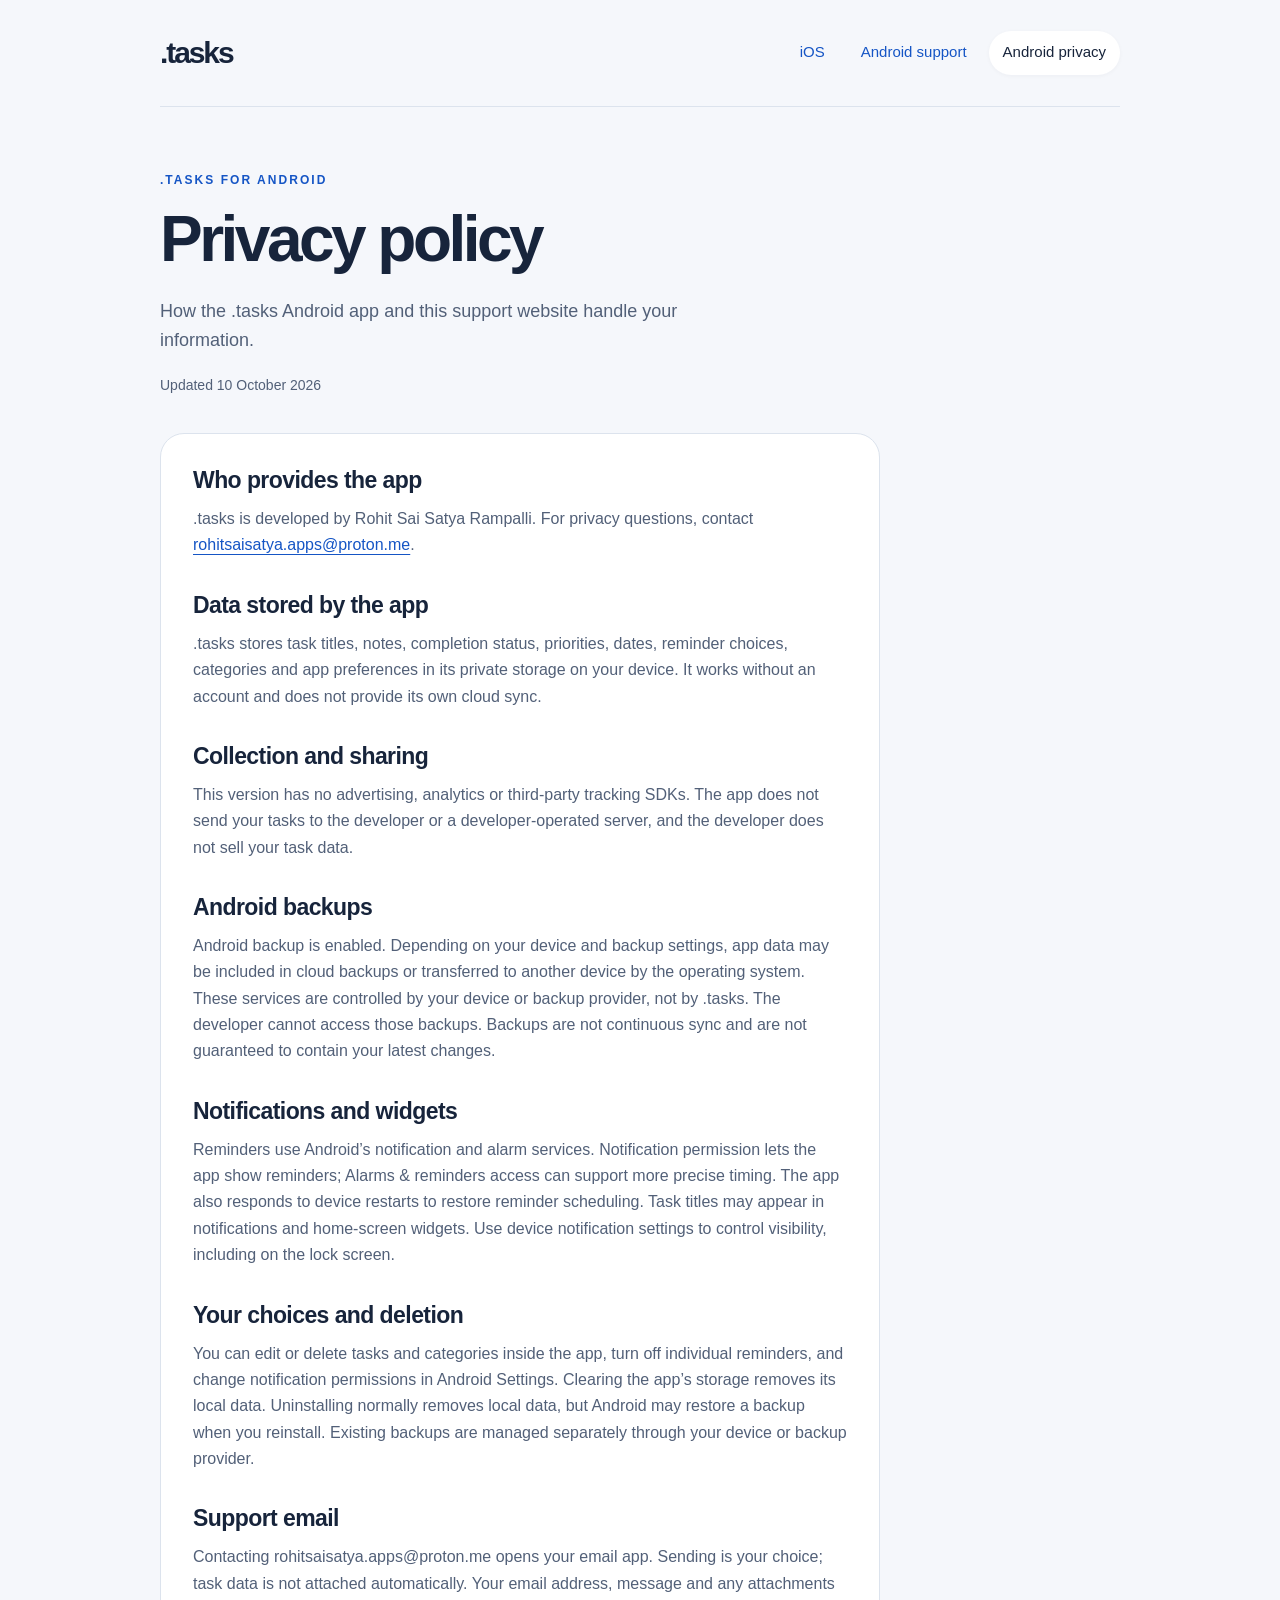
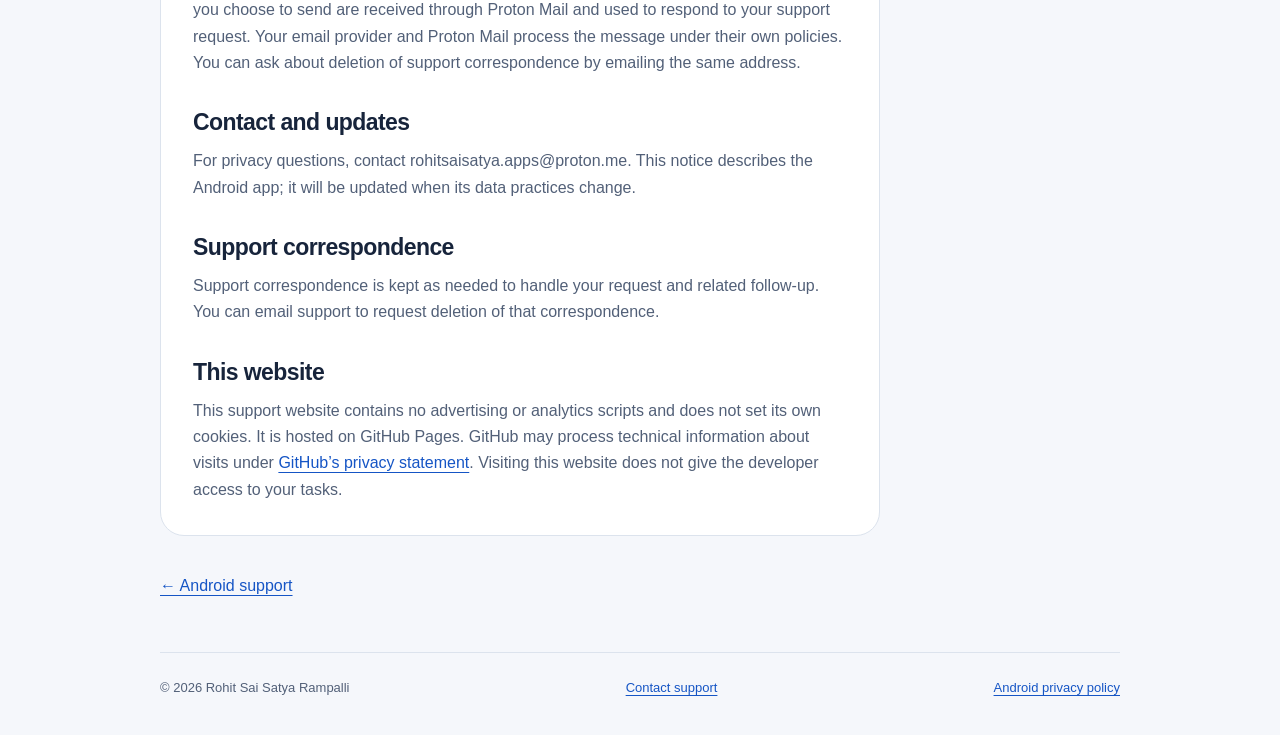
==== android-privacy.html @ 0f6bfe0b "add android-support" ====
<!doctype html>
<html lang="en">
<head>
  <meta charset="utf-8">
  <meta name="viewport" content="width=device-width, initial-scale=1">
  <meta name="description" content="How the .tasks Android app and this support website handle your information.">
  <title>Privacy policy · .tasks</title>
  <link rel="stylesheet" href="styles.css">
</head>
<body>
  <a class="skip-link" href="#main">Skip to content</a>
  <header class="site-header wrap">
    <a class="brand" href="./" aria-label=".tasks support home">.tasks</a>
    <nav aria-label="Main navigation">
      <a href="./">iOS</a>
      <a href="android-support.html">Android support</a>
      <a href="android-privacy.html" aria-current="page">Android privacy</a>
    </nav>
  </header>
  <main id="main" class="wrap policy">
    <section class="hero" aria-labelledby="page-title">
      <p class="eyebrow">.TASKS FOR ANDROID</p>
      <h1 id="page-title">Privacy policy</h1>
      <p class="intro">How the .tasks Android app and this support website handle your information.</p>
      <p class="updated">Updated <time datetime="2026-10-10">10 October 2026</time></p>
    </section>
    <article class="policy-body">
<section><h2>Who provides the app</h2><p>.tasks is developed by Rohit Sai Satya Rampalli. For privacy questions, contact <a href="mailto:rohitsaisatya.apps@proton.me">rohitsaisatya.apps@proton.me</a>.</p></section><section><h2>Data stored by the app</h2><p>.tasks stores task titles, notes, completion status, priorities, dates, reminder choices, categories and app preferences in its private storage on your device. It works without an account and does not provide its own cloud sync.</p></section>
<section><h2>Collection and sharing</h2><p>This version has no advertising, analytics or third-party tracking SDKs. The app does not send your tasks to the developer or a developer-operated server, and the developer does not sell your task data.</p></section>
<section><h2>Android backups</h2><p>Android backup is enabled. Depending on your device and backup settings, app data may be included in cloud backups or transferred to another device by the operating system. These services are controlled by your device or backup provider, not by .tasks. The developer cannot access those backups. Backups are not continuous sync and are not guaranteed to contain your latest changes.</p></section>
<section><h2>Notifications and widgets</h2><p>Reminders use Android’s notification and alarm services. Notification permission lets the app show reminders; Alarms &amp; reminders access can support more precise timing. The app also responds to device restarts to restore reminder scheduling. Task titles may appear in notifications and home-screen widgets. Use device notification settings to control visibility, including on the lock screen.</p></section>
<section><h2>Your choices and deletion</h2><p>You can edit or delete tasks and categories inside the app, turn off individual reminders, and change notification permissions in Android Settings. Clearing the app’s storage removes its local data. Uninstalling normally removes local data, but Android may restore a backup when you reinstall. Existing backups are managed separately through your device or backup provider.</p></section>
<section><h2>Support email</h2><p>Contacting rohitsaisatya.apps@proton.me opens your email app. Sending is your choice; task data is not attached automatically. Your email address, message and any attachments you choose to send are received through Proton Mail and used to respond to your support request. Your email provider and Proton Mail process the message under their own policies. You can ask about deletion of support correspondence by emailing the same address.</p></section>
<section><h2>Contact and updates</h2><p>For privacy questions, contact rohitsaisatya.apps@proton.me. This notice describes the Android app; it will be updated when its data practices change.</p></section><section><h2>Support correspondence</h2><p>Support correspondence is kept as needed to handle your request and related follow-up. You can email support to request deletion of that correspondence.</p></section><section><h2>This website</h2><p>This support website contains no advertising or analytics scripts and does not set its own cookies. It is hosted on GitHub Pages. GitHub may process technical information about visits under <a href="https://docs.github.com/en/site-policy/privacy-policies/github-general-privacy-statement">GitHub’s privacy statement</a>. Visiting this website does not give the developer access to your tasks.</p></section>
    </article>
    <a class="back-link" href="android-support.html">← Android support</a>
  </main>
  <footer class="site-footer wrap">
    <p>© 2026 Rohit Sai Satya Rampalli</p>
    <a href="mailto:rohitsaisatya.apps@proton.me">Contact support</a>
    <a href="android-privacy.html">Android privacy policy</a>
  </footer>
</body>
</html>
---- styles.css ----
:root {
  color-scheme: light dark;
  --background: #f5f7fb;
  --surface: #ffffff;
  --text: #17243b;
  --muted: #526078;
  --accent: #1555c5;
  --line: #dce3ed;
  font-family: -apple-system, BlinkMacSystemFont, "Segoe UI", sans-serif;
}
* { box-sizing: border-box; }
body { margin: 0; background: var(--background); color: var(--text); line-height: 1.65; }
a { color: var(--accent); text-underline-offset: .22em; }
a:hover { text-decoration-thickness: 2px; }
a:focus-visible { outline: 3px solid var(--accent); outline-offset: 4px; border-radius: 4px; }
.wrap { width: min(960px, calc(100% - 48px)); margin-inline: auto; }
.skip-link { position: absolute; left: 16px; top: 12px; padding: 8px 16px; background: var(--surface); transform: translateY(-180%); z-index: 1; }
.skip-link:focus { transform: translateY(0); }
.site-header { display: flex; align-items: center; justify-content: space-between; gap: 20px; padding-block: 28px; border-bottom: 1px solid var(--line); }
.brand { font-size: 30px; font-weight: 750; letter-spacing: -.07em; text-decoration: none; color: var(--text); }
nav { display: flex; flex-wrap: wrap; gap: 8px; }
nav a { display: inline-flex; align-items: center; min-height: 44px; padding: 8px 14px; text-decoration: none; border-radius: 24px; font-size: 15px; }
nav a[aria-current="page"] { background: var(--surface); box-shadow: 0 1px 4px #17243b0a; color: var(--text); }
.hero { padding-block: 64px 36px; }
.eyebrow { margin: 0 0 14px; font-size: 12px; font-weight: 700; letter-spacing: .17em; color: var(--accent); }
h1 { margin: 0; max-width: 800px; font-size: clamp(38px, 6vw, 64px); font-weight: 750; line-height: 1.1; letter-spacing: -.055em; }
h2 { margin: 0 0 10px; font-size: 23px; line-height: 1.3; letter-spacing: -.025em; }
h3 { margin: 0 0 8px; font-size: 18px; line-height: 1.4; }
p { margin: 0 0 14px; }
.intro { max-width: 540px; margin: 22px 0 0; color: var(--muted); font-size: 18px; }
.contact-card { display: grid; grid-template-columns: 1fr auto; gap: 20px 32px; align-items: center; padding: 32px; border: 1px solid var(--line); border-radius: 24px; background: var(--surface); }
.contact-card p, .help-grid p { color: var(--muted); margin-bottom: 0; }
.button { display: inline-flex; justify-content: center; gap: 14px; align-items: center; min-height: 48px; padding: 12px 20px; background: var(--accent); color: white; font-weight: 600; text-decoration: none; border-radius: 24px; }
.button:hover { opacity: .9; }
.email { grid-column: 1 / -1; font-size: 14px; overflow-wrap: anywhere; }
.help-section { margin-block: 48px; }
.help-grid { display: grid; grid-template-columns: 1fr 1fr; gap: 0 48px; }
.help-grid article { padding-block: 24px; border-bottom: 1px solid var(--line); }
.privacy-note { max-width: 720px; color: var(--muted); font-size: 14px; margin-bottom: 48px; }
.site-footer { display: flex; justify-content: space-between; flex-wrap: wrap; gap: 12px 24px; padding-block: 24px 36px; border-top: 1px solid var(--line); color: var(--muted); font-size: 13px; }
.site-footer p { margin: 0; }
.updated { margin: 18px 0 0; color: var(--muted); font-size: 14px; }
.policy-body { max-width: 720px; padding: 32px; background: var(--surface); border: 1px solid var(--line); border-radius: 24px; overflow-wrap: anywhere; }
.policy-body section + section { margin-top: 32px; }
.policy-body p { color: var(--muted); }
.policy-body p:last-child { margin-bottom: 0; }
.back-link { display: inline-flex; align-items: center; min-height: 44px; margin-block: 28px 44px; }
@media (max-width: 600px) {
  .wrap { width: calc(100% - 36px); }
  .site-header { padding-block: 18px; gap: 8px; }
  nav { gap: 0; }
  nav a { padding-inline: 12px; }
  .hero { padding-block: 44px 30px; }
  .contact-card { grid-template-columns: 1fr; padding: 24px; }
  .button { justify-self: start; }
  .help-grid { grid-template-columns: 1fr; }
  .policy-body { padding: 24px; }
}
@media (prefers-color-scheme: dark) {
  :root {
    --background: #101722;
    --surface: #192331;
    --text: #eff4fd;
    --muted: #b1bfd2;
    --accent: #9cc0ff;
    --line: #334254;
  }
  .button { color: #102347; }
}
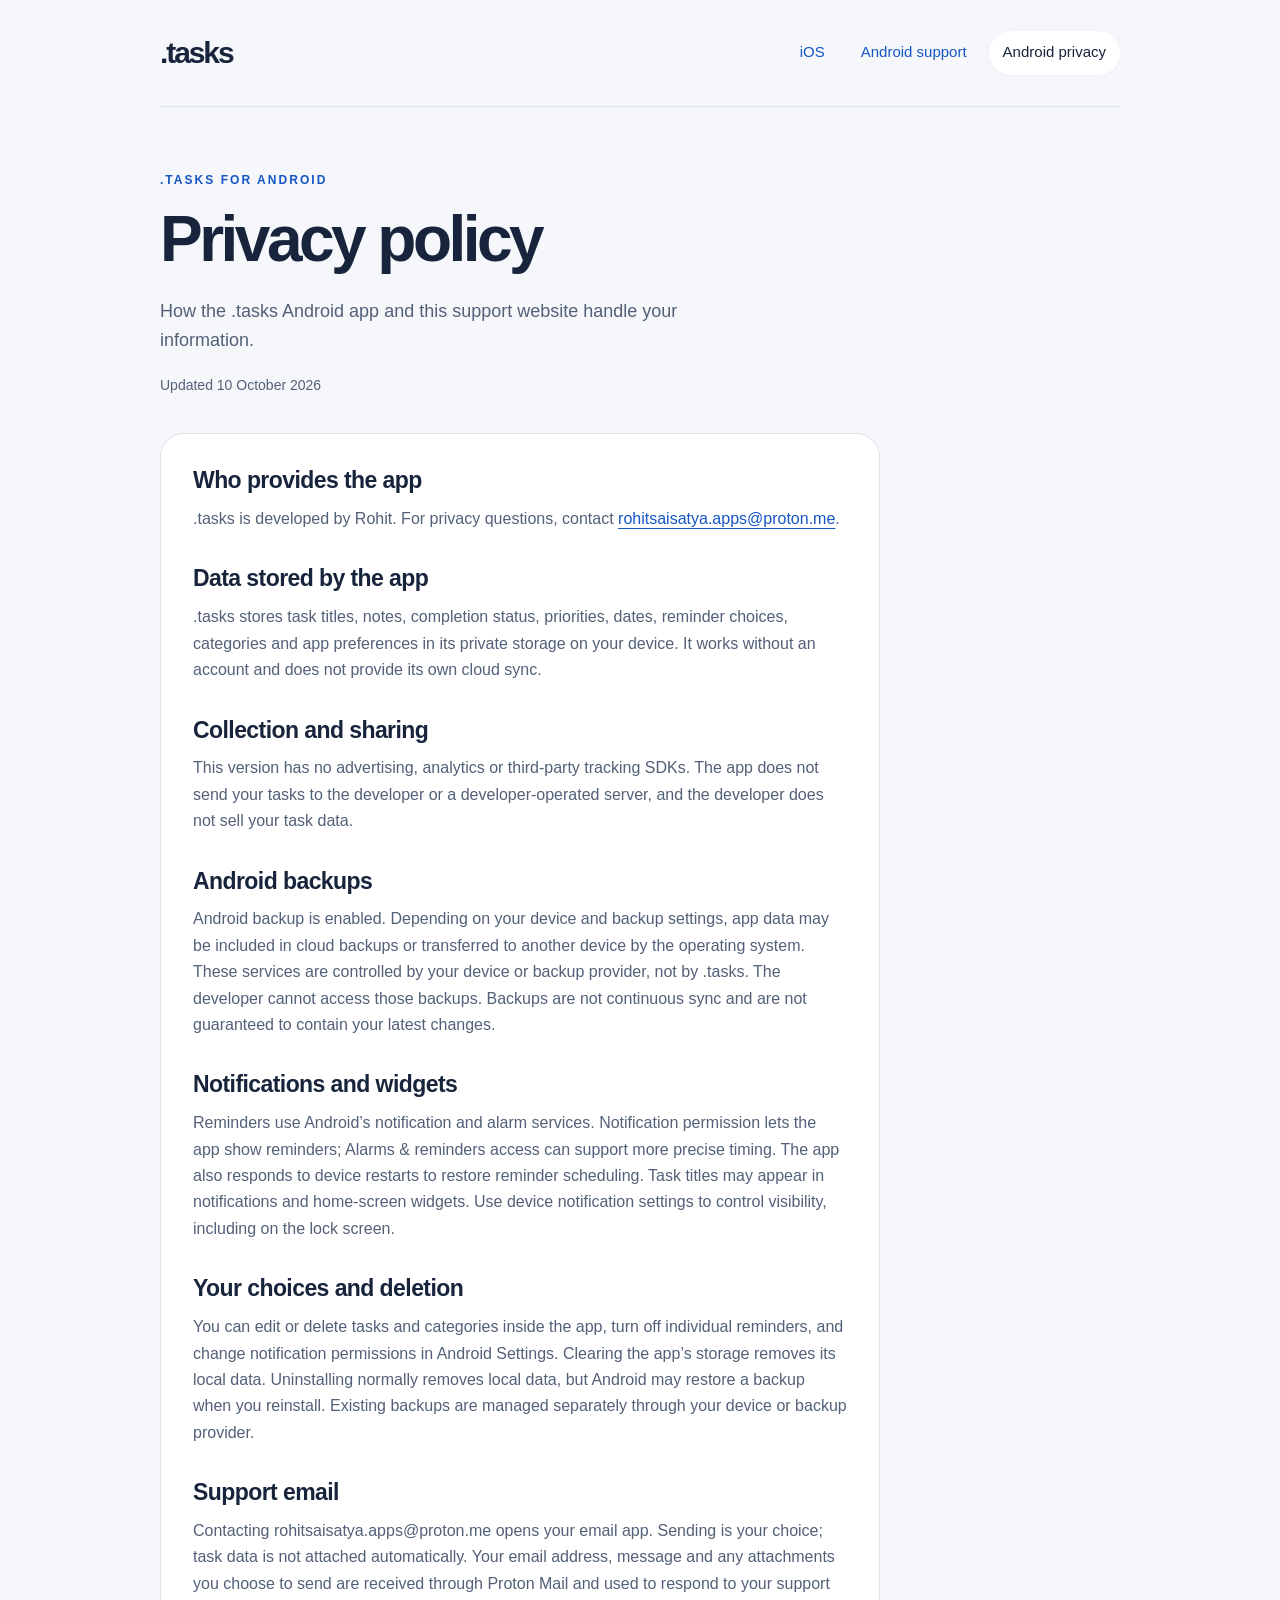
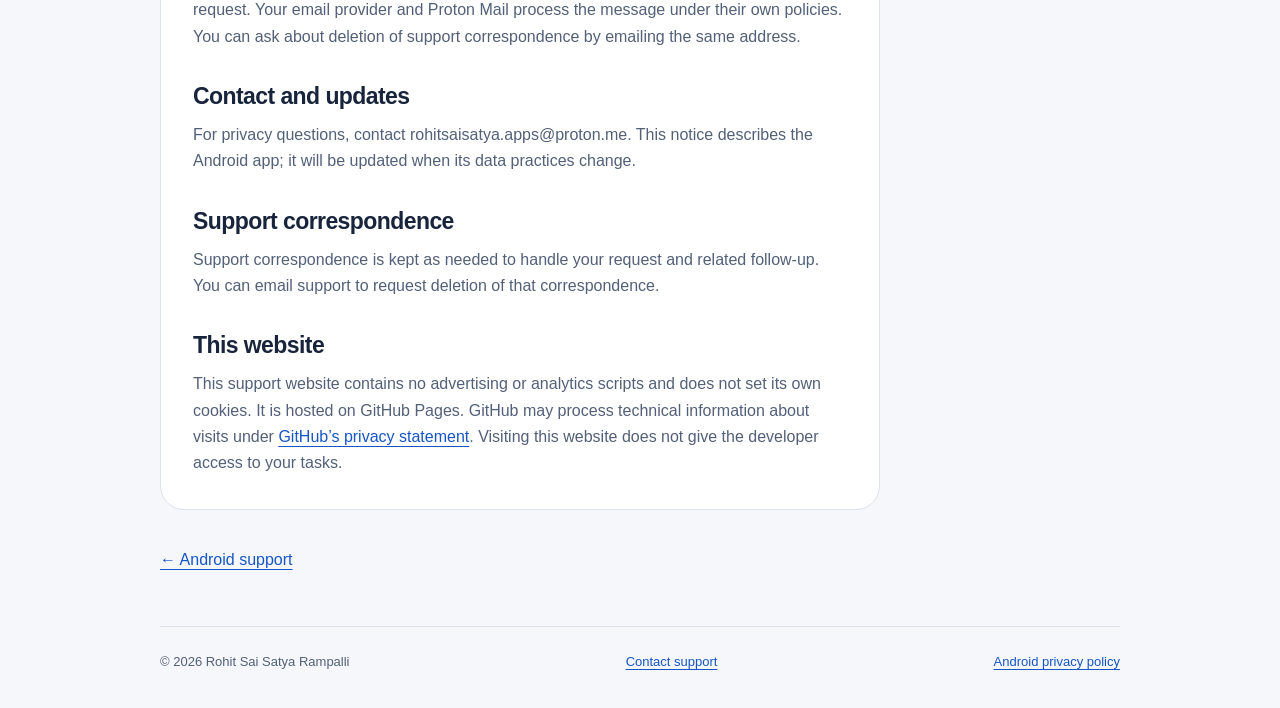
==== commit b3f7ef47: "Update privacy policy" ====
--- a/android-privacy.html
+++ b/android-privacy.html
@@ -25,7 +25,7 @@
       <p class="updated">Updated <time datetime="2026-10-10">10 October 2026</time></p>
     </section>
     <article class="policy-body">
-<section><h2>Who provides the app</h2><p>.tasks is developed by Rohit Sai Satya Rampalli. For privacy questions, contact <a href="mailto:rohitsaisatya.apps@proton.me">rohitsaisatya.apps@proton.me</a>.</p></section><section><h2>Data stored by the app</h2><p>.tasks stores task titles, notes, completion status, priorities, dates, reminder choices, categories and app preferences in its private storage on your device. It works without an account and does not provide its own cloud sync.</p></section>
+<section><h2>Who provides the app</h2><p>.tasks is developed by Rohit. For privacy questions, contact <a href="mailto:rohitsaisatya.apps@proton.me">rohitsaisatya.apps@proton.me</a>.</p></section><section><h2>Data stored by the app</h2><p>.tasks stores task titles, notes, completion status, priorities, dates, reminder choices, categories and app preferences in its private storage on your device. It works without an account and does not provide its own cloud sync.</p></section>
 <section><h2>Collection and sharing</h2><p>This version has no advertising, analytics or third-party tracking SDKs. The app does not send your tasks to the developer or a developer-operated server, and the developer does not sell your task data.</p></section>
 <section><h2>Android backups</h2><p>Android backup is enabled. Depending on your device and backup settings, app data may be included in cloud backups or transferred to another device by the operating system. These services are controlled by your device or backup provider, not by .tasks. The developer cannot access those backups. Backups are not continuous sync and are not guaranteed to contain your latest changes.</p></section>
 <section><h2>Notifications and widgets</h2><p>Reminders use Android’s notification and alarm services. Notification permission lets the app show reminders; Alarms &amp; reminders access can support more precise timing. The app also responds to device restarts to restore reminder scheduling. Task titles may appear in notifications and home-screen widgets. Use device notification settings to control visibility, including on the lock screen.</p></section>
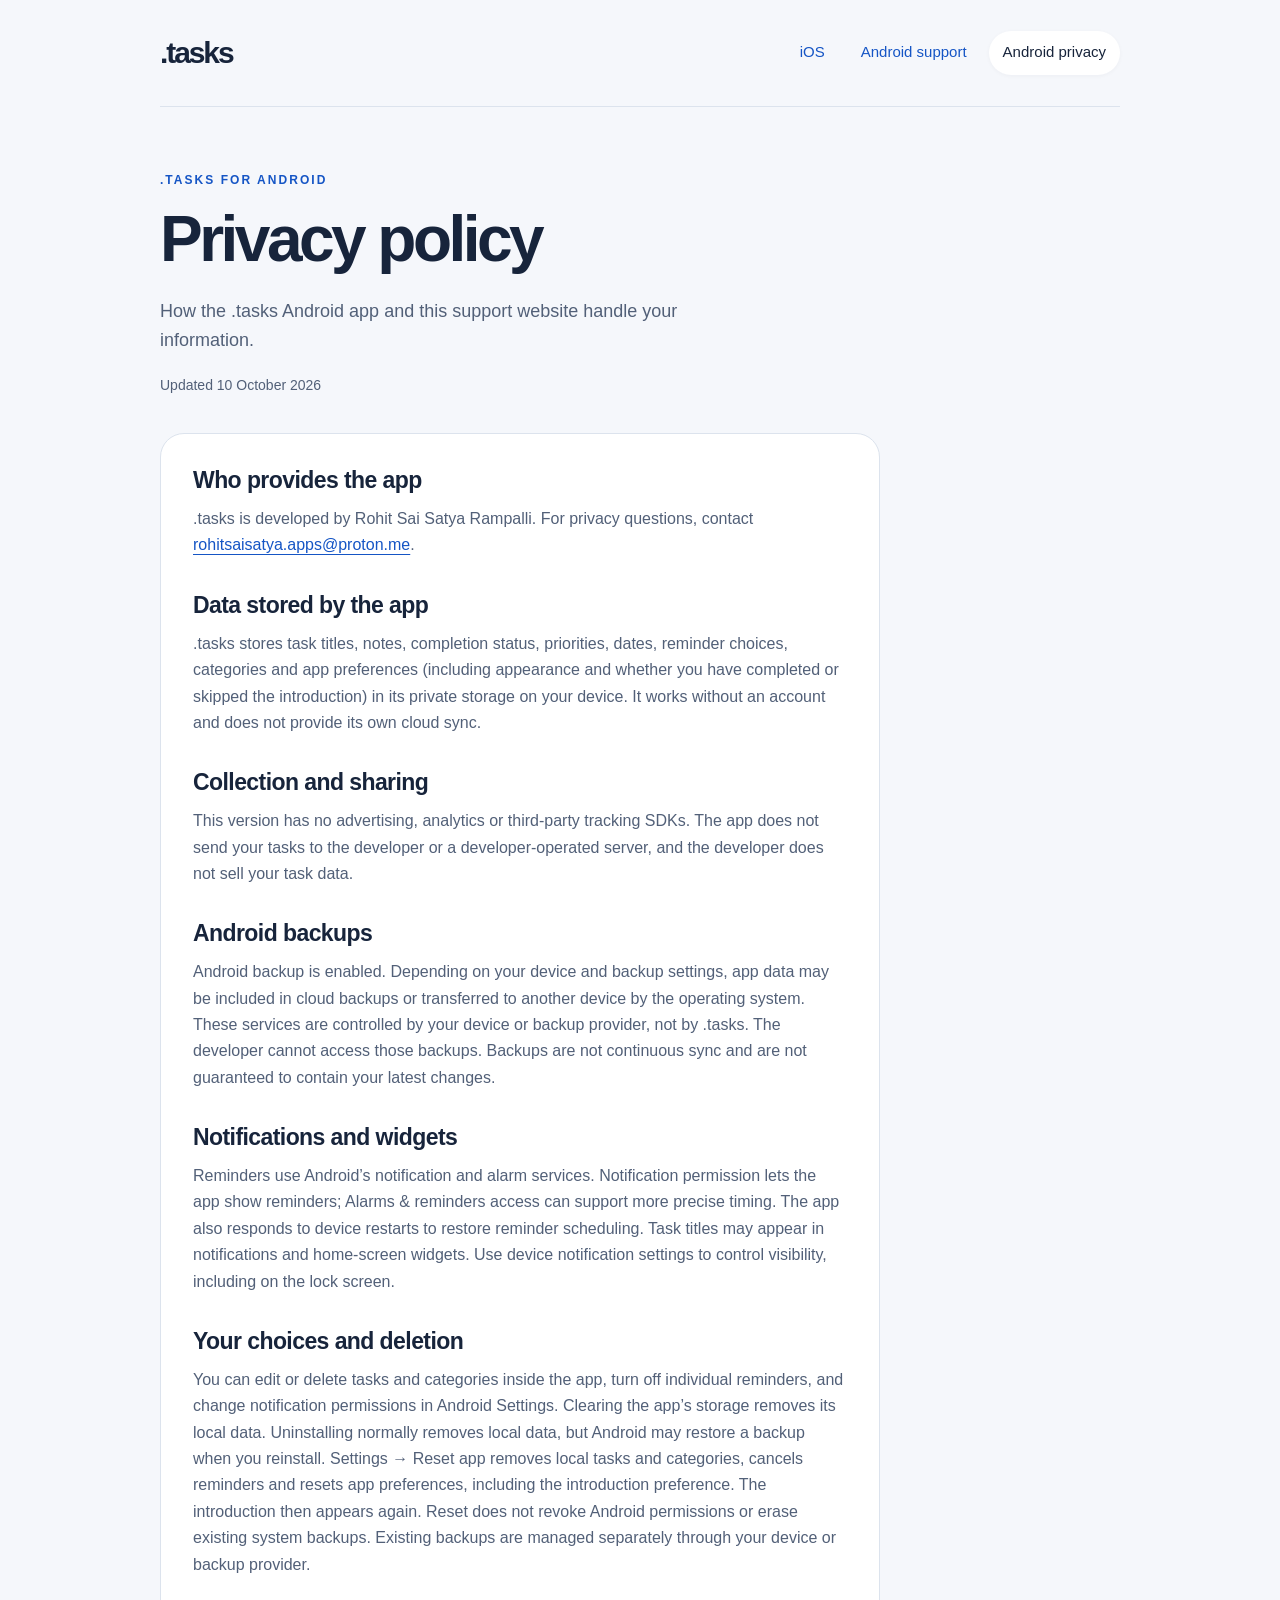
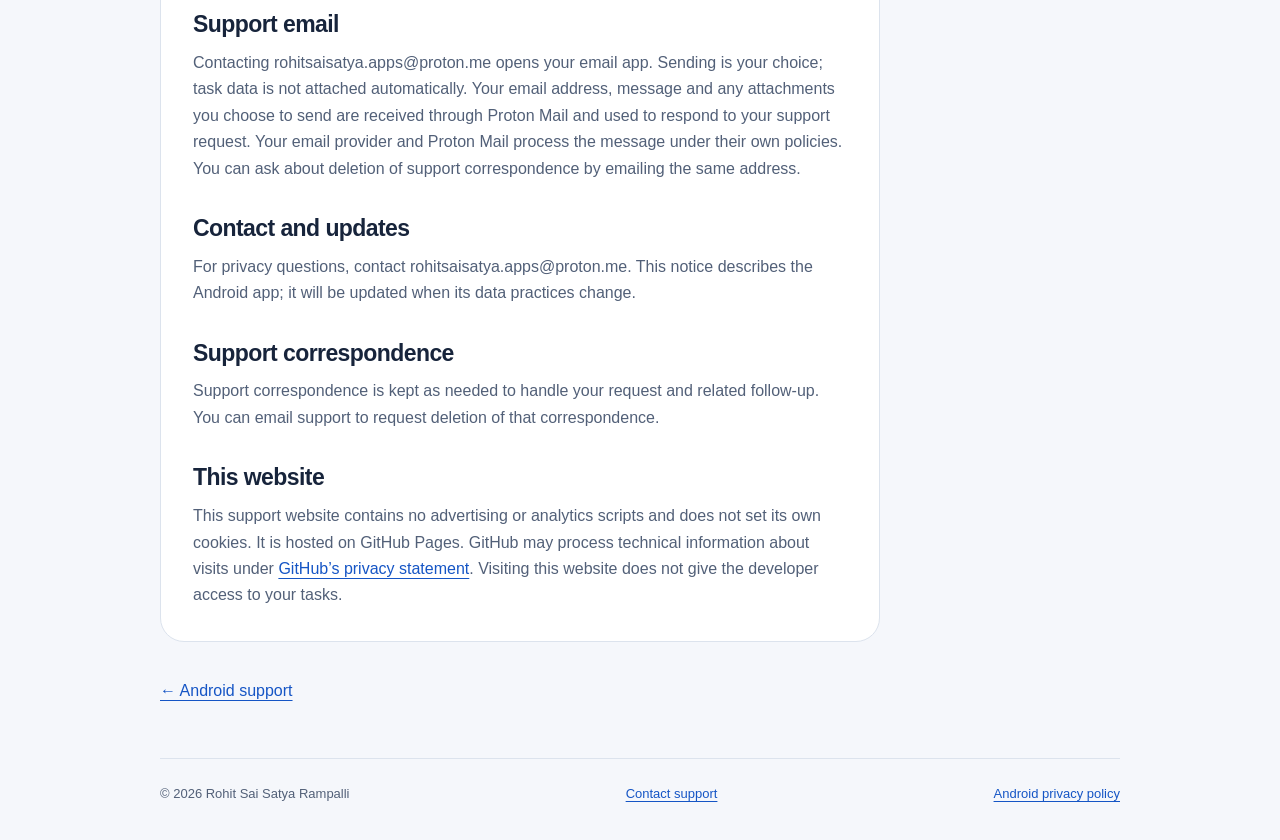
==== commit ee2f4f66: "Add files via upload" ====
--- a/android-privacy.html
+++ b/android-privacy.html
@@ -25,11 +25,11 @@
       <p class="updated">Updated <time datetime="2026-10-10">10 October 2026</time></p>
     </section>
     <article class="policy-body">
-<section><h2>Who provides the app</h2><p>.tasks is developed by Rohit. For privacy questions, contact <a href="mailto:rohitsaisatya.apps@proton.me">rohitsaisatya.apps@proton.me</a>.</p></section><section><h2>Data stored by the app</h2><p>.tasks stores task titles, notes, completion status, priorities, dates, reminder choices, categories and app preferences in its private storage on your device. It works without an account and does not provide its own cloud sync.</p></section>
+<section><h2>Who provides the app</h2><p>.tasks is developed by Rohit Sai Satya Rampalli. For privacy questions, contact <a href="mailto:rohitsaisatya.apps@proton.me">rohitsaisatya.apps@proton.me</a>.</p></section><section><h2>Data stored by the app</h2><p>.tasks stores task titles, notes, completion status, priorities, dates, reminder choices, categories and app preferences (including appearance and whether you have completed or skipped the introduction) in its private storage on your device. It works without an account and does not provide its own cloud sync.</p></section>
 <section><h2>Collection and sharing</h2><p>This version has no advertising, analytics or third-party tracking SDKs. The app does not send your tasks to the developer or a developer-operated server, and the developer does not sell your task data.</p></section>
 <section><h2>Android backups</h2><p>Android backup is enabled. Depending on your device and backup settings, app data may be included in cloud backups or transferred to another device by the operating system. These services are controlled by your device or backup provider, not by .tasks. The developer cannot access those backups. Backups are not continuous sync and are not guaranteed to contain your latest changes.</p></section>
 <section><h2>Notifications and widgets</h2><p>Reminders use Android’s notification and alarm services. Notification permission lets the app show reminders; Alarms &amp; reminders access can support more precise timing. The app also responds to device restarts to restore reminder scheduling. Task titles may appear in notifications and home-screen widgets. Use device notification settings to control visibility, including on the lock screen.</p></section>
-<section><h2>Your choices and deletion</h2><p>You can edit or delete tasks and categories inside the app, turn off individual reminders, and change notification permissions in Android Settings. Clearing the app’s storage removes its local data. Uninstalling normally removes local data, but Android may restore a backup when you reinstall. Existing backups are managed separately through your device or backup provider.</p></section>
+<section><h2>Your choices and deletion</h2><p>You can edit or delete tasks and categories inside the app, turn off individual reminders, and change notification permissions in Android Settings. Clearing the app’s storage removes its local data. Uninstalling normally removes local data, but Android may restore a backup when you reinstall. Settings → Reset app removes local tasks and categories, cancels reminders and resets app preferences, including the introduction preference. The introduction then appears again. Reset does not revoke Android permissions or erase existing system backups. Existing backups are managed separately through your device or backup provider.</p></section>
 <section><h2>Support email</h2><p>Contacting rohitsaisatya.apps@proton.me opens your email app. Sending is your choice; task data is not attached automatically. Your email address, message and any attachments you choose to send are received through Proton Mail and used to respond to your support request. Your email provider and Proton Mail process the message under their own policies. You can ask about deletion of support correspondence by emailing the same address.</p></section>
 <section><h2>Contact and updates</h2><p>For privacy questions, contact rohitsaisatya.apps@proton.me. This notice describes the Android app; it will be updated when its data practices change.</p></section><section><h2>Support correspondence</h2><p>Support correspondence is kept as needed to handle your request and related follow-up. You can email support to request deletion of that correspondence.</p></section><section><h2>This website</h2><p>This support website contains no advertising or analytics scripts and does not set its own cookies. It is hosted on GitHub Pages. GitHub may process technical information about visits under <a href="https://docs.github.com/en/site-policy/privacy-policies/github-general-privacy-statement">GitHub’s privacy statement</a>. Visiting this website does not give the developer access to your tasks.</p></section>
     </article>
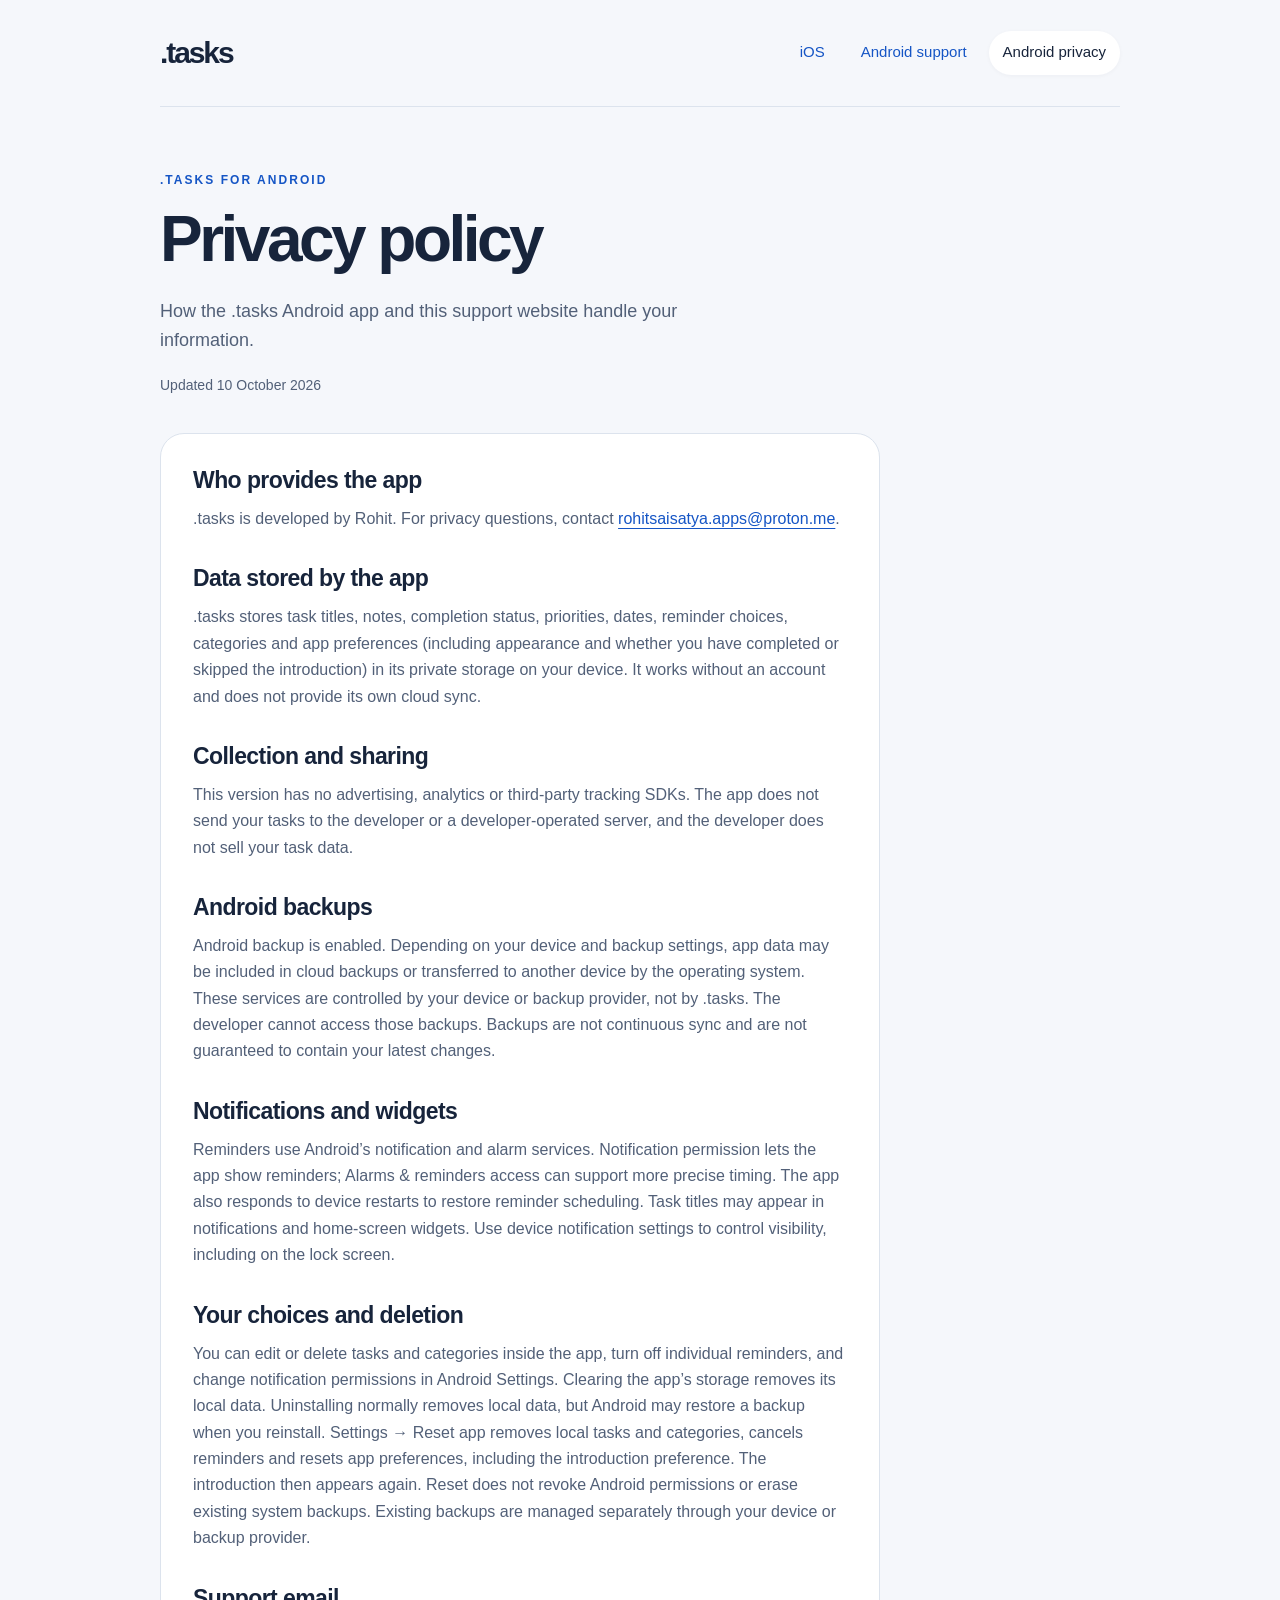
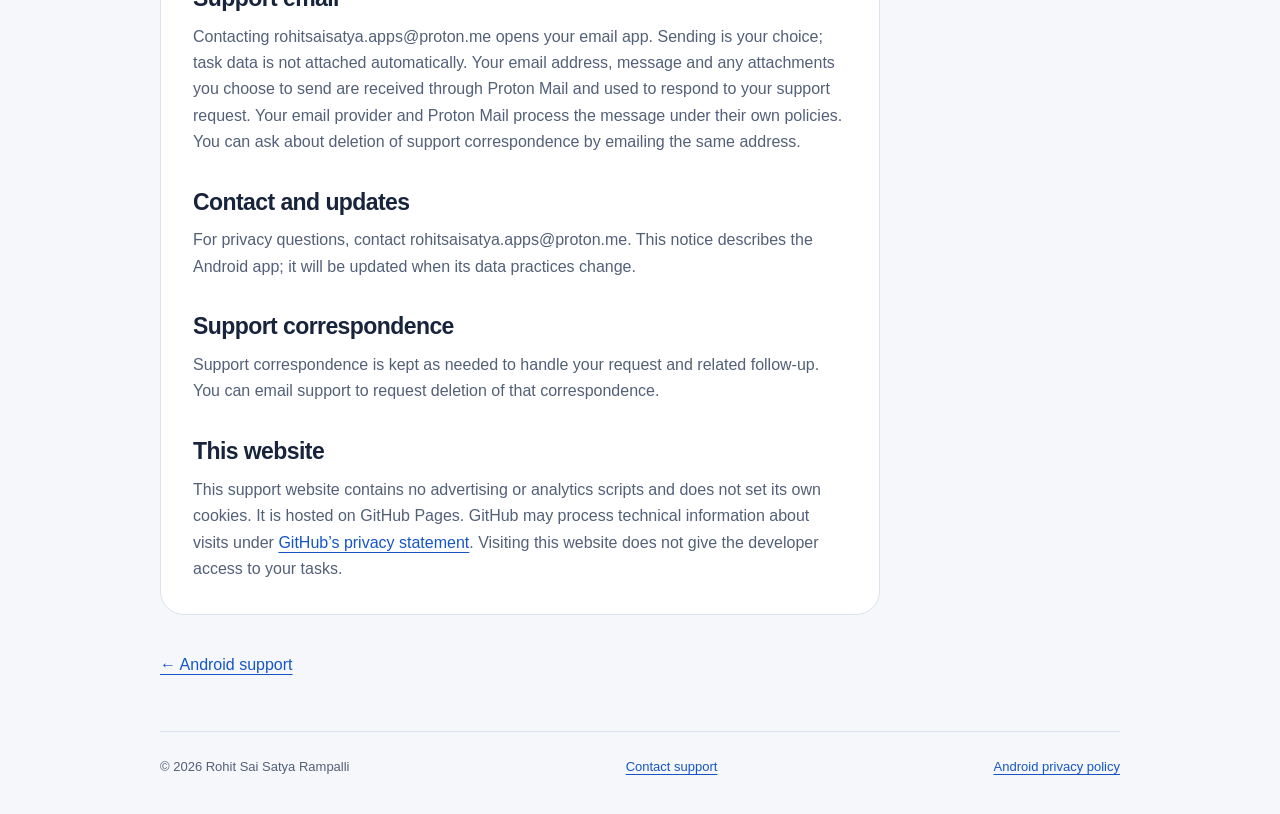
==== commit f8b25f03: "Update privacy policy" ====
--- a/android-privacy.html
+++ b/android-privacy.html
@@ -25,7 +25,7 @@
       <p class="updated">Updated <time datetime="2026-10-10">10 October 2026</time></p>
     </section>
     <article class="policy-body">
-<section><h2>Who provides the app</h2><p>.tasks is developed by Rohit Sai Satya Rampalli. For privacy questions, contact <a href="mailto:rohitsaisatya.apps@proton.me">rohitsaisatya.apps@proton.me</a>.</p></section><section><h2>Data stored by the app</h2><p>.tasks stores task titles, notes, completion status, priorities, dates, reminder choices, categories and app preferences (including appearance and whether you have completed or skipped the introduction) in its private storage on your device. It works without an account and does not provide its own cloud sync.</p></section>
+<section><h2>Who provides the app</h2><p>.tasks is developed by Rohit. For privacy questions, contact <a href="mailto:rohitsaisatya.apps@proton.me">rohitsaisatya.apps@proton.me</a>.</p></section><section><h2>Data stored by the app</h2><p>.tasks stores task titles, notes, completion status, priorities, dates, reminder choices, categories and app preferences (including appearance and whether you have completed or skipped the introduction) in its private storage on your device. It works without an account and does not provide its own cloud sync.</p></section>
 <section><h2>Collection and sharing</h2><p>This version has no advertising, analytics or third-party tracking SDKs. The app does not send your tasks to the developer or a developer-operated server, and the developer does not sell your task data.</p></section>
 <section><h2>Android backups</h2><p>Android backup is enabled. Depending on your device and backup settings, app data may be included in cloud backups or transferred to another device by the operating system. These services are controlled by your device or backup provider, not by .tasks. The developer cannot access those backups. Backups are not continuous sync and are not guaranteed to contain your latest changes.</p></section>
 <section><h2>Notifications and widgets</h2><p>Reminders use Android’s notification and alarm services. Notification permission lets the app show reminders; Alarms &amp; reminders access can support more precise timing. The app also responds to device restarts to restore reminder scheduling. Task titles may appear in notifications and home-screen widgets. Use device notification settings to control visibility, including on the lock screen.</p></section>
